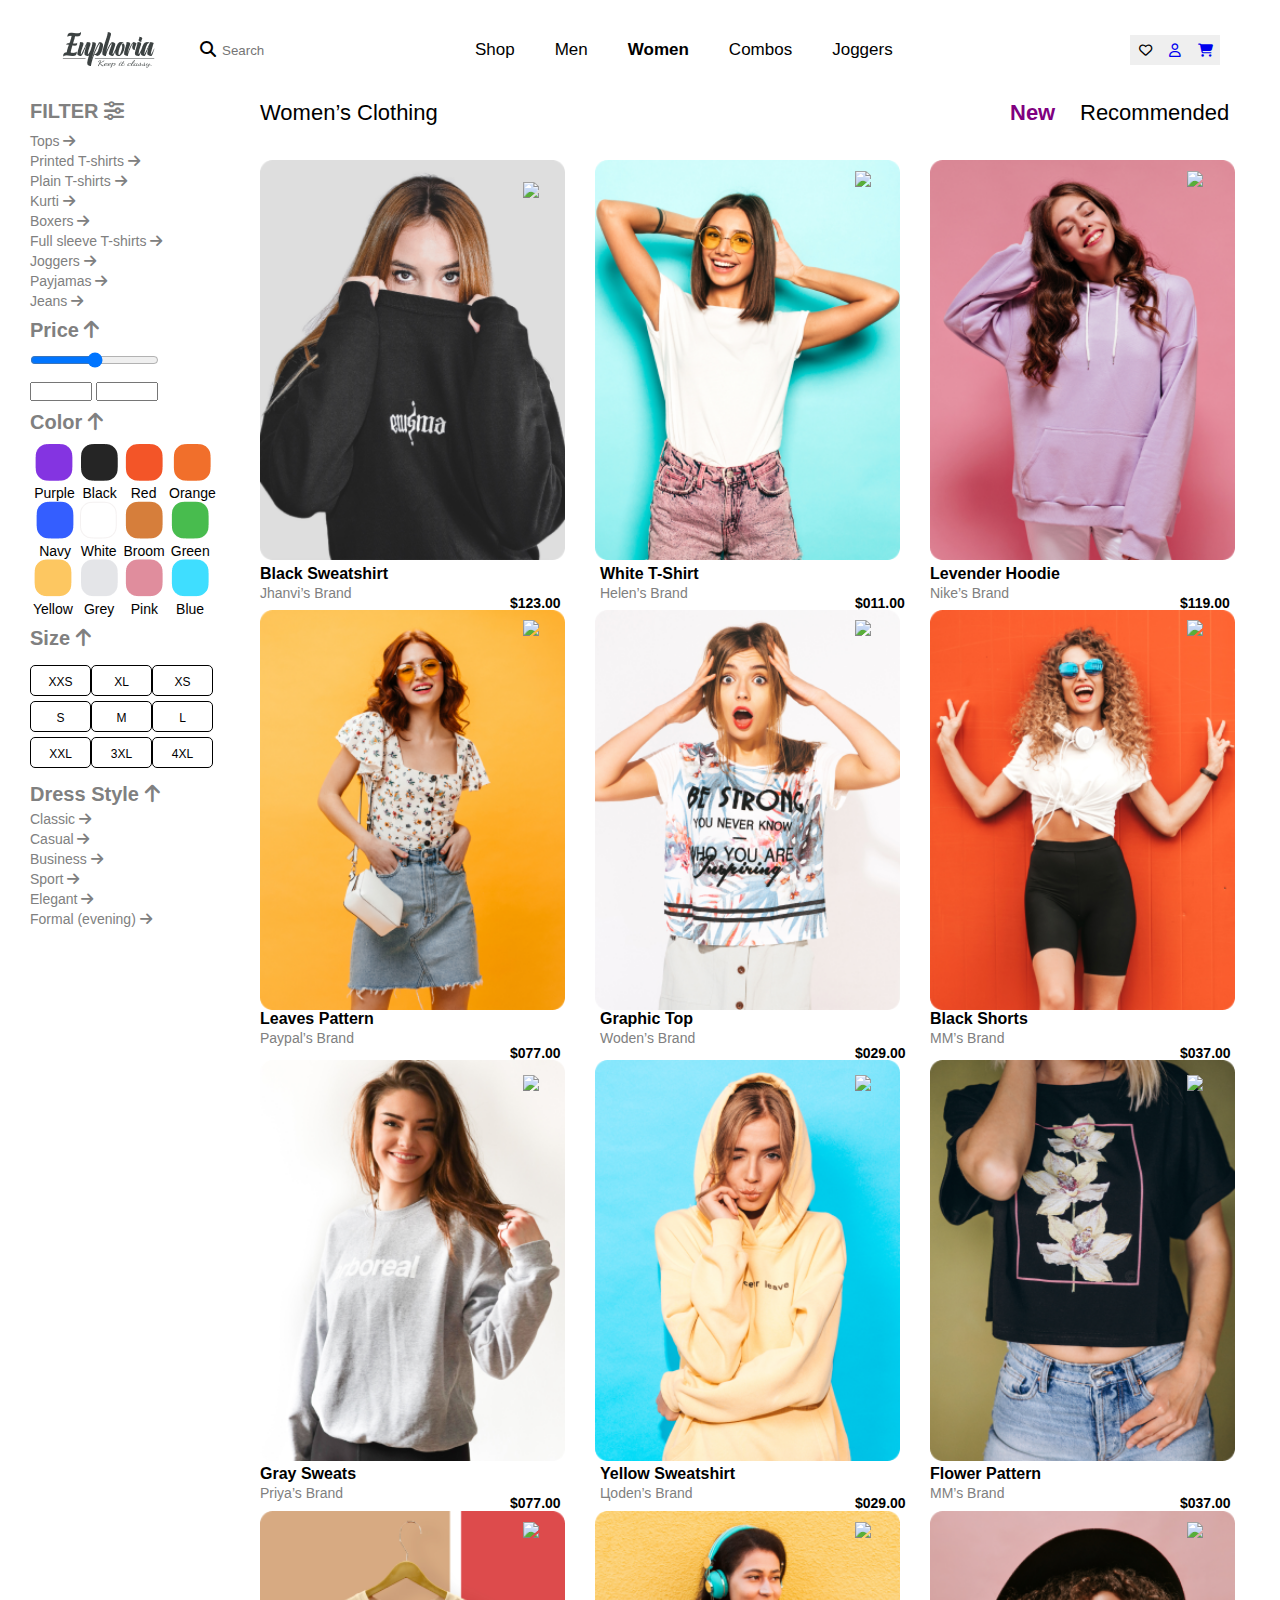
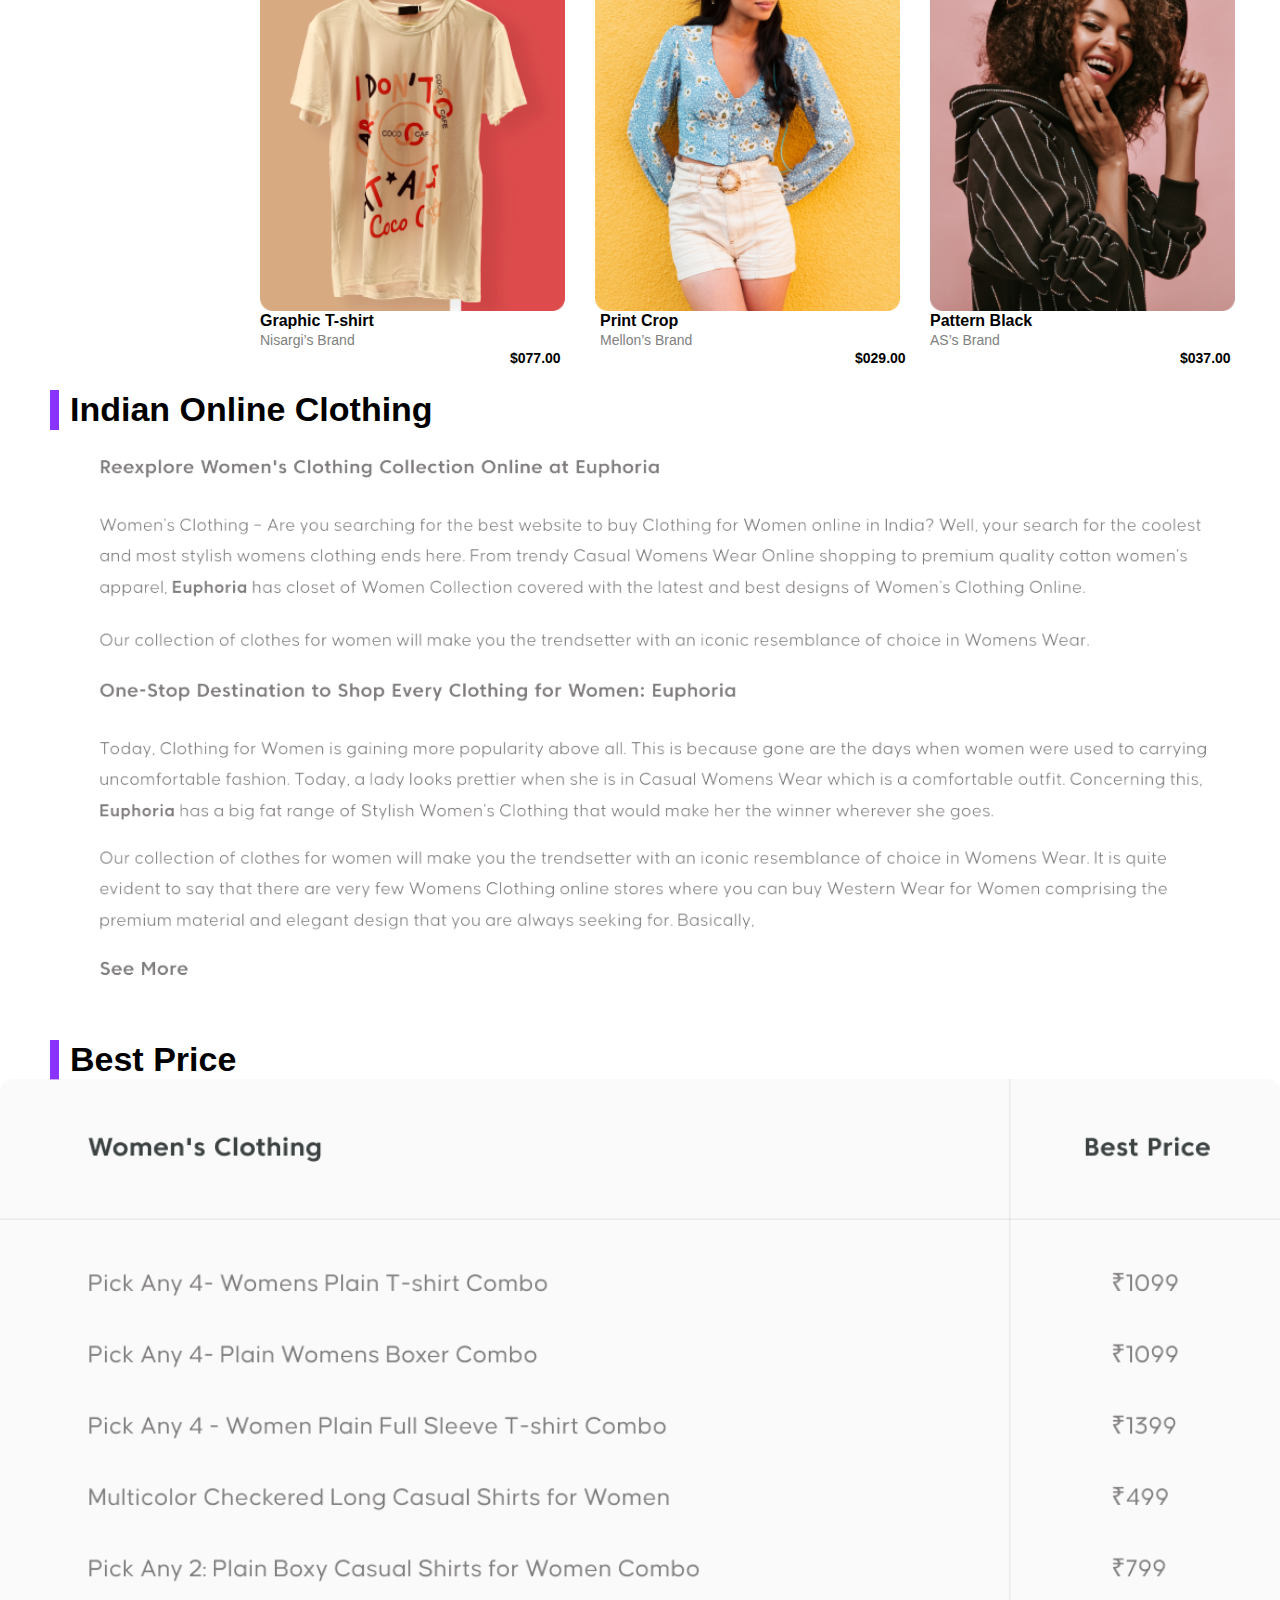
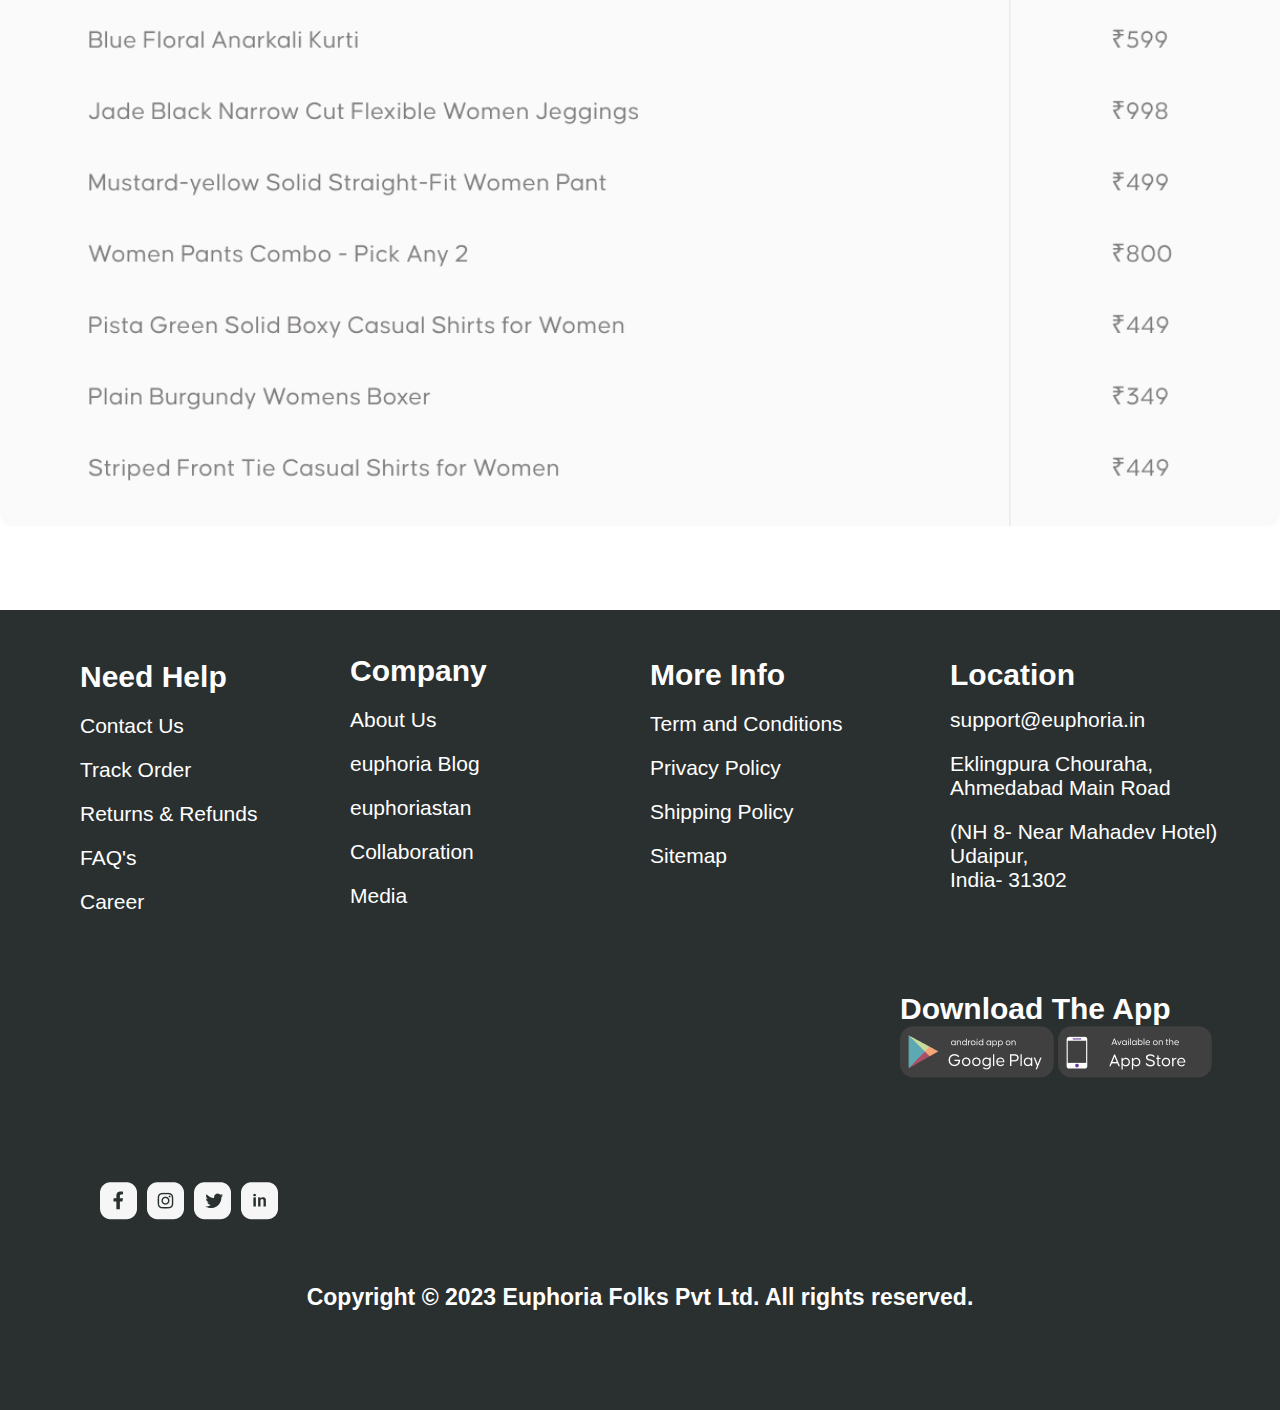
==== women_page.html @ 9a693201 "Add files via upload" ====
<!DOCTYPE html>
<head>
    <meta charset="UTF-8">
    <meta name="viewport" content="width=device-width, initial-scale=1.0">
    <title>Sukhoverkhov MobileFirst</title>
    <link rel="stylesheet" href="https://cdnjs.cloudflare.com/ajax/libs/font-awesome/6.4.2/css/all.min.css">
    <link rel="stylesheet" type="text/css" href="mobilefirst_3.css">
</head>
<body>
    <header class="header">
        <div class="content-wrap">
            <nav class="header-menu">
                <div class="logo">
                    <img src="images/taskbar.png" class="eup">
                </div>

                <div class="search-container">
                    <i class="fa-solid fa-magnifying-glass"></i>
                    <input type="text" placeholder="Search">
                </div>

                <div class="button-container">
                    <button class="favorite-button"><i class="fa-regular fa-heart"></i></button>
                    <button class="profile-button"><a href="log-in_page.html"><i class="fa-regular fa-user"></i></a></button>
                    <button class="cart-button"><a href="cart_page.html"><i class="fa-solid fa-cart-shopping"></i></a></button>
                </div>

                <div class="main-menu">
                    <div id='menuIcons' class="main-menu_icons">
                        <i id='iconOpen' class="fa-solid fa-bars"></i>
                        <i id='iconClose' class="fa-solid fa-xmark hide"></i>
                    </div>
                    <ul id='mainMenu' class="menu-list hide">
                        <li>Shop</li>
                        <li>Men</li>
                        <li>Women</li>
                        <li>Combos</li>
                        <li>Joggers</li>
                    </ul>
                </div>
            </nav>
        </div>
    </header>
	
	<div class="filter-container">
		<div class = "filter-text"> FILTER <i class="fa-solid fa-sliders"></i> </div>
		<div class = "container-categories">
			<div class = "category1-text"> Tops <i class="fa-solid fa-arrow-right"></i> </div>
			<div class = "category2-text"> Printed T-shirts <i class="fa-solid fa-arrow-right"></i> </div>
			<div class = "category3-text"> Plain T-shirts <i class="fa-solid fa-arrow-right"></i> </div>
			<div class = "category4-text"> Kurti <i class="fa-solid fa-arrow-right"></i> </div>
			<div class = "category5-text"> Boxers <i class="fa-solid fa-arrow-right"></i> </div>
			<div class = "category6-text"> Full sleeve T-shirts <i class="fa-solid fa-arrow-right"></i> </div>
			<div class = "category7-text"> Joggers <i class="fa-solid fa-arrow-right"></i> </div>
			<div class = "category8-text"> Payjamas <i class="fa-solid fa-arrow-right"></i> </div>
			<div class = "category9-text"> Jeans <i class="fa-solid fa-arrow-right"></i> </div>
		</div>
		<div class = "slider-text"> Price <i class="fa-solid fa-arrow-up"></i> </div>
		<div class="slider-container">
		  <input type="range" id="price-range" min="0" max="1000" step="10" value="500">
		</div>
		<div class = "cost-input">
			<input type="text" class="min-cost-input">
			<input type="text" class="max-cost-input">
		</div>
		
		<div class = "color-block">
			<div class = "color-text"> Color <i class="fa-solid fa-arrow-up"></i> </div>
			
			<div class="color-block1">
			  <div class="color-item">
				<img src="images/purple.png" class="purple">
				<div class="purple-text">Purple</div>
			  </div>
			  
			  <div class="color-item">
				<img src="images/black.png" class="black">
				<div class="black-text">Black</div>
			  </div>
			  
			  <div class="color-item">
				<img src="images/red.png" class="red">
				<div class="red-text">Red</div>
			  </div>
			  
			  <div class="color-item">
				<img src="images/orange.png" class="orange">
				<div class="orange-text">Orange</div>
			  </div>
			</div>
	
			<div class = "color-block2">
			  <div class="color-item">
				<img src="images/navy.png" class="navy">
				<div class="navy-text"> Navy </div>
			  </div>
			  
			  <div class="color-item">
				<img src="images/white.png" class="white">
				<div class="white-text">White</div>
			  </div>
			  
			  <div class="color-item">
				<img src="images/broom.png" class="broom">
				<div class="broom-text">Broom</div>
			  </div>
			  
			  <div class="color-item">
				<img src="images/green.png" class="green">
				<div class="green-text">Green</div>
			  </div>
			</div>
			
			<div class = "color-block3">
			  <div class="color-item">
				<img src="images/yellow.png" class="yellow">
				<div class="yellow-text"> Yellow </div>
			  </div>
			  
			  <div class="color-item">
				<img src="images/grey.png" class="grey">
				<div class="grey-text">Grey</div>
			  </div>
			  
			  <div class="color-item">
				<img src="images/pink.png" class="pink">
				<div class="pink-text">Pink</div>
			  </div>
			  
			  <div class="color-item">
				<img src="images/blue.png" class="blue">
				<div class="blue-text">Blue</div>
			  </div>
			</div>
		</div>
			
		<div class = "size-block">
			<div class = "size-text"> Size <i class="fa-solid fa-arrow-up"></i> </div>
			
			<div class = "size-button-block1">
				<div class="size-1"> <a href="#" class="size-button-1">XXS</a> </div>
				<div class="size-2"> <a href="#" class="size-button-2">XL</a> </div>
				<div class="size-3"> <a href="#" class="size-button-3">XS</a> </div>
			</div>
			
			<div class = "size-button-block2">
				<div class="size-4"> <a href="#" class="size-button-4">S</a> </div>
				<div class="size-5"> <a href="#" class="size-button-5">M</a> </div>
				<div class="size-6"> <a href="#" class="size-button-6">L</a> </div>
			</div>
			
			<div class = "size-button-block3">
				<div class="size-7"> <a href="#" class="size-button-7">XXL</a> </div>
				<div class="size-8"> <a href="#" class="size-button-8">3XL</a> </div>
				<div class="size-9"> <a href="#" class="size-button-9">4XL</a> </div>
			</div>
		</div>
		
		<div class = "dress-style-block">
			<div class = "dress-style-text"> Dress Style <i class="fa-solid fa-arrow-up"></i> </div>
			
			<div class = "container-dress-style">
				<div class = "dress-style1-text"> Classic <i class="fa-solid fa-arrow-right"></i> </div>
				<div class = "dress-style2-text"> Casual <i class="fa-solid fa-arrow-right"></i> </div>
				<div class = "dress-style3-text"> Business <i class="fa-solid fa-arrow-right"></i> </div>
				<div class = "dress-style4-text"> Sport <i class="fa-solid fa-arrow-right"></i> </div>
				<div class = "dress-style5-text"> Elegant <i class="fa-solid fa-arrow-right"></i> </div>
				<div class = "dress-style6-text"> Formal (evening) <i class="fa-solid fa-arrow-right"></i> </div>
			</div>
		</div>
	</div>

	<div class="clothing-container">
		<div class="top-clothing-container">
			<div class = "women’s-clothing-text"> Women’s Clothing </div>
			<div class = "new-text"> New </div>
			<div class = "recommended-text"> Recommended </div>
		</div>
		
		<div class = "clothing-photo">
			<div class = "clothing-photo-block1">
				<img src="images/women_clothing_1.png" class="clothing-img1">
				<img src="images/heart.png" class="clothing-heart1">
				<div class = "clothing1-text1"> Black Sweatshirt </div>
				<div class = "clothing1-text2"> Jhanvi’s  Brand </div>
				<div class = "clothing1-text3"> $123.00 </div>
				<img src="images/heart.png" class="clothing-heart2">
				<img src="images/women_clothing_2.png" class="clothing-img2">
				<div class = "clothing2-text1"> White T-Shirt </div>
				<div class = "clothing2-text2"> Helen’s  Brand </div>
				<div class = "clothing2-text3"> $011.00 </div>
				<img src="images/heart.png" class="clothing-heart3">
				<img src="images/women_clothing_3.png" class="clothing-img3">			
				<div class = "clothing3-text1"> Levender Hoodie </div>
				<div class = "clothing3-text2"> Nike’s  Brand </div>
				<div class = "clothing3-text3"> $119.00 </div>
			</div>
			<div class = "clothing-photo-block2">
				<img src="images/heart.png" class="clothing-heart4">
				<img src="images/women_clothing_4.png" class="clothing-img4">
				<div class = "clothing4-text1"> Leaves Pattern </div>
				<div class = "clothing4-text2"> Paypal’s  Brand </div>
				<div class = "clothing4-text3"> $077.00 </div>
				<img src="images/heart.png" class="clothing-heart5">
				<img src="images/women_clothing_5.png" class="clothing-img5">
				<div class = "clothing5-text1"> Graphic Top </div>
				<div class = "clothing5-text2"> Woden’s  Brand </div>
				<div class = "clothing5-text3"> $029.00 </div>
				<img src="images/heart.png" class="clothing-heart6">
				<img src="images/women_clothing_6.png" class="clothing-img6">
				<div class = "clothing6-text1"> Black Shorts </div>
				<div class = "clothing6-text2"> MM’s  Brand </div>
				<div class = "clothing6-text3"> $037.00 </div>
			</div>
			<div class = "clothing-photo-block3">
				<img src="images/heart.png" class="clothing-heart7">
				<img src="images/women_clothing_7.png" class="clothing-img7">
				<div class = "clothing7-text1"> Gray Sweats </div>
				<div class = "clothing7-text2"> Priya’s  Brand </div>
				<div class = "clothing7-text3"> $077.00 </div>
				<img src="images/heart.png" class="clothing-heart8">
				<img src="images/women_clothing_8.png" class="clothing-img8">
				<div class = "clothing8-text1"> Yellow Sweatshirt </div>
				<div class = "clothing8-text2"> Цoden’s  Brand </div>
				<div class = "clothing8-text3"> $029.00 </div>
				<img src="images/heart.png" class="clothing-heart9">
				<img src="images/women_clothing_9.png" class="clothing-img9">
				<div class = "clothing9-text1"> Flower Pattern </div>
				<div class = "clothing9-text2"> MM’s  Brand </div>
				<div class = "clothing9-text3"> $037.00 </div>
			</div>
			<div class = "clothing-photo-block4">
				<img src="images/heart.png" class="clothing-heart10">
				<img src="images/women_clothing_10.png" class="clothing-img10">
				<div class = "clothing10-text1"> Graphic T-shirt </div>
				<div class = "clothing10-text2"> Nisargi’s  Brand </div>
				<div class = "clothing10-text3"> $077.00 </div>
				<img src="images/heart.png" class="clothing-heart11">
				<img src="images/women_clothing_11.png" class="clothing-img11">
				<div class = "clothing11-text1"> Print Crop </div>
				<div class = "clothing11-text2"> Mellon’s  Brand </div>
				<div class = "clothing11-text3"> $029.00 </div>
				<img src="images/heart.png" class="clothing-heart12">
				<img src="images/women_clothing_12.png" class="clothing-img12">
				<div class = "clothing12-text1"> Pattern Black </div>
				<div class = "clothing12-text2"> AS’s  Brand </div>
				<div class = "clothing12-text3"> $037.00 </div>
			</div>
		</div>
	</div>
	
	<div class="india-rectangle"></div>    
	<div class="india-rectangle-text">Indian Online Clothing</div>
	<div class = "text-blocks-1"> 
		<img src="images/text_block_1.png" class="text-block-img1">
	</div>
	
	<div class="women-rectangle"></div>    
	<div class="women-rectangle-text">Best Price </div>
	<div class = "text-blocks-2"> 
		<img src="images/text_block_2.png" class="text-block-img2">
	</div>
		
	<div class="grey-end"> 
		<div class = "grey-main">
			<div class="grey-end-text"> 
				<div class = "need-help">
					<div class = "grey-text-1"> Need Help </div>
					<div class = "grey-text-2"> Contact Us </div>
					<div class = "grey-text-3"> Track Order </div>
					<div class = "grey-text-4"> Returns & Refunds </div>
					<div class = "grey-text-5"> FAQ's </div>
					<div class = "grey-text-6"> Career </div>
				</div>
				<div class = "company">
					<div class = "grey-text-7"> Company </div>
					<div class = "grey-text-8"> About Us </div>
					<div class = "grey-text-9"> euphoria Blog </div>
					<div class = "grey-text-10"> euphoriastan </div>
					<div class = "grey-text-11"> Collaboration </div>
					<div class = "grey-text-12"> Media </div>
				</div>
				<div class = "more-info">
					<div class = "grey-text-13"> More Info </div>
					<div class = "grey-text-14"> Term and Conditions </div>
					<div class = "grey-text-15"> Privacy Policy </div>
					<div class = "grey-text-16"> Shipping Policy </div>
					<div class = "grey-text-17"> Sitemap </div>
				</div>
				<div class = "location">
					<div class = "grey-text-18"> Location </div>
					<div class = "grey-text-19"> support@euphoria.in </div>
					<div class = "grey-text-20"> Eklingpura Chouraha, <br>Ahmedabad Main Road </div>
					<div class = "grey-text-21"> (NH 8- Near Mahadev Hotel) Udaipur, <br>India- 31302 </div>
				</div>
			</div>
		<div class = "app">
			<div class = "grey-text-22"> Download The App </div>
			<img src="images/google.png" class="grey-picture-1">
			<img src="images/iphone.png" class="grey-picture-2">
		</div>
			<img src="images/soc-media.png" class="grey-picture-3"> 
			<div class = "grey-text-23"> Copyright © 2023 Euphoria Folks Pvt Ltd. All rights reserved.  </div>
		</div>
	</div>
	
	<script src='scripts/swiper_up_sukhoverkhov.js'></script>
	<script src='scripts/script_sukhoverkhov.js'></script>
</body>
</html>
---- mobilefirst_3.css ----
*,body{margin:0}.main-menu i,.swiper-button{cursor:pointer}.filter-container,.main-menu{font-family:Causten,sans-serif}.color-item,.grey-text-23{text-align:center}*{padding:0;-webkit-box-sizing:border-box;box-sizing:border-box}.swiper-button{position:fixed;bottom:20px;right:20px;width:40px;height:40px;background-color:#fff;border:2px solid #000;border-radius:50%;display:none;-webkit-box-align:center;-ms-flex-align:center;align-items:center;-webkit-box-pack:center;-ms-flex-pack:center;justify-content:center;-webkit-transition:background-color .3s,border-color .3s;-o-transition:background-color .3s,border-color .3s;transition:background-color .3s,border-color .3s}.clothing-heart1,.clothing-heart10,.clothing-heart11,.clothing-heart12,.clothing-heart2,.clothing-heart3,.clothing-heart4,.clothing-heart5,.clothing-heart6,.clothing-heart7,.clothing-heart8,.clothing-heart9,.clothing-photo,.filter-container,.india-rectangle,.menu-list,.search-container{position:absolute}.content-wrap{max-width:100%;margin:0 auto;padding:0 1px}.header-menu{display:-webkit-box;display:-ms-flexbox;display:flex;-webkit-box-pack:justify;-ms-flex-pack:justify;justify-content:space-between;height:100px;-webkit-box-align:center;-ms-flex-align:center;align-items:center}.logo{margin:50px}.search-container input[type=text]{border:none;margin:2px;outline:0}.search-container{margin-left:200px}.button-container{display:-webkit-box;display:-ms-flexbox;display:flex;margin:60px}.button-container button{border:none;padding:0;width:30px;height:30px}.button-container button i{border:none}.main-menu{margin-right:500px}.menu-list{list-style:none;background:#fff;width:100px;margin-left:-80px}.hide{display:none}.filter-container{top:70px;margin:40px}.color-block1,.color-block2,.color-block3{display:-webkit-box;display:-ms-flexbox;margin-left:3px}.filter-container>*{margin-bottom:10px}.color-text,.dress-style-text,.filter-text,.size-text,.slider-text{font-size:22px;color:grey;font-weight:700}.container-categories>*,.container-dress-style>*{margin-bottom:4px}.category1-text,.category2-text,.category3-text,.category4-text,.category5-text,.category6-text,.category7-text,.category8-text,.category9-text,.dress-style1-text,.dress-style2-text,.dress-style3-text,.dress-style4-text,.dress-style5-text,.dress-style6-text{font-size:16px;color:grey}.max-cost-input,.min-cost-input{width:62px}.color-block1{display:flex;-ms-flex-pack:distribute;justify-content:space-around;-webkit-box-align:center;-ms-flex-align:center;align-items:center;margin-top:10px}.color-block2,.color-block3{display:flex;-ms-flex-pack:distribute;justify-content:space-around;-webkit-box-align:center;-ms-flex-align:center;align-items:center}.black-text,.blue-text,.broom-text,.green-text,.grey-text,.navy-text,.orange-text,.pink-text,.purple-text,.red-text,.white-text,.yellow-text{font-size:12px}.size-button-block1,.size-button-block2,.size-button-block3{display:-webkit-box;display:-ms-flexbox;display:flex;-webkit-box-pack:justify;-ms-flex-pack:justify;justify-content:space-between}.size-button-block1{margin-top:15px}.size-button-1,.size-button-2,.size-button-3,.size-button-4,.size-button-5,.size-button-6,.size-button-7,.size-button-8,.size-button-9{display:inline-block;width:48px;height:31px;text-align:center;line-height:32px;border-radius:5px;font-family:Causten,sans-serif;font-size:12px;text-decoration:none;color:#000;border:1px solid #000;margin-bottom:5px}.india-rectangle,.women-rectangle{height:40px;background-color:#8a33fd}.new-text,.recommended-text,.women’s-clothing-text{font-size:15px;font-family:Causten,sans-serif}.container-dress-style{margin-top:5px}.top-clothing-container{display:-webkit-box;display:-ms-flexbox;display:flex;margin-left:210px}.women’s-clothing-text{margin-right:100px}.new-text{font-weight:700;color:purple}.recommended-text{margin-left:20px}.clothing-photo{margin:320px;top:-170px}.clothing-img1,.clothing-img10,.clothing-img11,.clothing-img12,.clothing-img2,.clothing-img3,.clothing-img4,.clothing-img5,.clothing-img6,.clothing-img7,.clothing-img8,.clothing-img9{width:200px}.clothing-heart10,.clothing-heart11,.clothing-heart12,.clothing-heart2,.clothing-heart3,.clothing-heart4,.clothing-heart5,.clothing-heart6,.clothing-heart7,.clothing-heart8,.clothing-heart9{margin-left:160px}.clothing-heart1{margin-left:-40px;margin-top:12px}.clothing-heart2{top:322px}.clothing-heart3{top:635px}.clothing-heart4{top:945px}.clothing-heart5{top:1256px}.clothing-heart6{top:1565px}.clothing-heart7{top:1880px}.clothing-heart8{top:2185px}.clothing-heart9{top:2495px}.clothing-heart10{top:2805px}.clothing-heart11{top:3115px}.clothing-heart12{top:3425px}.clothing1-text1,.clothing10-text1,.clothing11-text1,.clothing12-text1,.clothing2-text1,.clothing3-text1,.clothing4-text1,.clothing5-text1,.clothing6-text1,.clothing7-text1,.clothing8-text1,.clothing9-text1{font-family:Causten,sans-serif;font-size:14px;font-weight:700}.clothing1-text2,.clothing10-text2,.clothing11-text2,.clothing12-text2,.clothing2-text2,.clothing3-text2,.clothing4-text2,.clothing5-text2,.clothing6-text2,.clothing7-text2,.clothing8-text2,.clothing9-text2{font-family:Causten,sans-serif;font-size:12px;color:grey}.clothing1-text3,.clothing10-text3,.clothing11-text3,.clothing12-text3,.clothing2-text3,.clothing3-text3,.clothing4-text3,.clothing5-text3,.clothing6-text3,.clothing7-text3,.clothing8-text3,.clothing9-text3{font-family:Causten,sans-serif;font-size:12px;margin-left:150px;font-weight:700}.india-rectangle-text,.women-rectangle-text{font-size:34px;font-family:Causten,sans-serif;font-weight:700}.india-rectangle{width:9px;margin:50px;top:3830px}.india-rectangle-text{margin:70px;position:absolute;top:3810px}.text-block-img1{width:670px;margin-left:20px;margin-top:3870px}.women-rectangle{width:9px;margin:50px}.women-rectangle-text{margin:-90px 70px 70px}.text-block-img2{margin-top:-70px;width:700px}.grey-end{margin-top:30px;width:705px;height:570px;background-color:#2a2f2f}.need-help{margin-left:40px;position:relative;top:50px}.grey-text-1,.grey-text-13,.grey-text-18,.grey-text-22{font-family:Causten,sans-serif;font-size:21px;color:#fff;font-weight:700}.grey-text-10,.grey-text-11,.grey-text-12,.grey-text-14,.grey-text-15,.grey-text-16,.grey-text-17,.grey-text-19,.grey-text-2,.grey-text-20,.grey-text-21,.grey-text-3,.grey-text-4,.grey-text-5,.grey-text-6,.grey-text-8,.grey-text-9{font-family:Causten,sans-serif;font-size:13px;color:#fff;margin-top:20px}.company{margin-left:210px}.grey-text-7{font-family:Causten,sans-serif;font-size:21px;color:#fff;font-weight:700;margin-top:-150px}.more-info{margin-left:370px;margin-top:-195px}.location{margin-left:550px;margin-top:-165px}.app{margin-top:90px;margin-left:480px}.grey-text-23{font-family:Causten,sans-serif;font-size:15px;color:#fff;font-weight:700;margin-top:60px}.grey-picture-3{margin-top:-140px;margin-left:100px}@media (min-width:680px){.main-menu i{display:none}.main-menu{margin-left:100px;font-size:17px}.content-wrap{padding:0}.menu-list{position:static;display:-webkit-box;display:-ms-flexbox;display:flex;right:0}.menu-list li{margin:0 20px}.button-container{-webkit-box-ordinal-group:4;-ms-flex-order:3;order:3}.menu-list li:nth-child(3){font-weight:700}.menu-list li:not(:nth-child(3)){font-weight:100}.filter-container{margin:30px}.color-text,.dress-style-text,.filter-text,.size-text,.slider-text{font-size:20px}.black-text,.blue-text,.broom-text,.category1-text,.category2-text,.category3-text,.category4-text,.category5-text,.category6-text,.category7-text,.category8-text,.category9-text,.dress-style1-text,.dress-style2-text,.dress-style3-text,.dress-style4-text,.dress-style5-text,.dress-style6-text,.green-text,.grey-text,.navy-text,.orange-text,.pink-text,.purple-text,.red-text,.white-text,.yellow-text{font-size:14px}.new-text,.recommended-text,.women’s-clothing-text{font-size:22px;position:absolute}.color-block1{margin-right:-6px;margin-left:1px}.color-block2{margin-right:.2px}.color-block3{margin-left:-1px}.size-button-1,.size-button-2,.size-button-3,.size-button-4,.size-button-5,.size-button-6,.size-button-7,.size-button-8,.size-button-9{width:61px}.women’s-clothing-text{left:270px}.new-text{left:800px}.recommended-text{left:850px}.clothing-photo{margin:240px;top:-100px}.clothing-photo-block1,.clothing-photo-block2,.clothing-photo-block3,.clothing-photo-block4{display:-webkit-box;display:-ms-flexbox;display:flex}.clothing-img1,.clothing-img10,.clothing-img11,.clothing-img12,.clothing-img2,.clothing-img3,.clothing-img4,.clothing-img5,.clothing-img6,.clothing-img7,.clothing-img8,.clothing-img9{width:230px;margin-bottom:50px;margin-left:30px}.clothing-heart1{margin-left:213px;top:10px}.clothing-heart2{margin-left:475px;top:11px}.clothing-heart3{margin-left:737px;top:11px}.clothing-heart4{margin-left:213px;top:360px}.clothing-heart5{margin-left:475px;top:360px}.clothing-heart6{margin-left:737px;top:360px}.clothing-heart7{margin-left:213px;top:712px}.clothing-heart8{margin-left:475px;top:712px}.clothing-heart9{margin-left:737px;top:712px}.clothing-heart10{margin-left:213px;top:1062px}.clothing-heart11{margin-left:475px;top:1062px}.clothing-heart12{margin-left:737px;top:1062px}.clothing1-text1,.clothing10-text1,.clothing11-text1,.clothing12-text1,.clothing2-text1,.clothing3-text1,.clothing4-text1,.clothing5-text1,.clothing6-text1,.clothing7-text1,.clothing8-text1,.clothing9-text1{font-size:16px;position:absolute}.clothing1-text1{top:305px;margin-left:30px}.clothing2-text1{top:305px;margin-left:295px}.clothing3-text1{top:305px;margin-left:555px}.clothing4-text1{top:660px;margin-left:30px}.clothing5-text1{top:660px;margin-left:295px}.clothing6-text1{top:660px;margin-left:555px}.clothing7-text1{top:1015px;margin-left:30px}.clothing8-text1{top:1015px;margin-left:295px}.clothing9-text1{top:1015px;margin-left:555px}.clothing10-text1{top:1365px;margin-left:30px}.clothing11-text1{top:1365px;margin-left:295px}.clothing12-text1{top:1365px;margin-left:555px}.clothing1-text2,.clothing1-text3,.clothing10-text2,.clothing10-text3,.clothing11-text2,.clothing11-text3,.clothing12-text2,.clothing12-text3,.clothing2-text2,.clothing2-text3,.clothing3-text2,.clothing3-text3,.clothing4-text2,.clothing4-text3,.clothing5-text2,.clothing5-text3,.clothing6-text2,.clothing6-text3,.clothing7-text2,.clothing7-text3,.clothing8-text2,.clothing8-text3,.clothing9-text2,.clothing9-text3{font-size:14px;position:absolute}.clothing1-text2{top:325px;margin-left:30px}.clothing2-text2{top:325px;margin-left:295px}.clothing3-text2{top:325px;margin-left:555px}.clothing4-text2{top:680px;margin-left:30px}.clothing5-text2{top:680px;margin-left:295px}.clothing6-text2{top:680px;margin-left:555px}.clothing7-text2{top:1033px;margin-left:30px}.clothing8-text2{top:1033px;margin-left:295px}.clothing9-text2{top:1033px;margin-left:555px}.clothing10-text2{top:1383px;margin-left:30px}.clothing11-text2{top:1383px;margin-left:295px}.clothing12-text2{top:1383px;margin-left:555px}.clothing1-text3{top:325px;margin-left:210px}.clothing2-text3{top:325px;margin-left:475px}.clothing3-text3{top:325px;margin-left:735px}.clothing4-text3{top:680px;margin-left:210px}.clothing5-text3{top:680px;margin-left:475px}.clothing6-text3{top:680px;margin-left:735px}.clothing7-text3{top:1035px;margin-left:210px}.clothing8-text3{top:1035px;margin-left:475px}.clothing9-text3{top:1035px;margin-left:735px}.clothing10-text3{top:1385px;margin-left:210px}.clothing11-text3{top:1385px;margin-left:475px}.clothing12-text3{top:1385px;margin-left:735px}.india-rectangle{top:1550px}.india-rectangle-text{top:1530px}.india-text{margin-left:50px;top:1675px}.text-block-img1{width:1200px;margin-top:1570px}.text-block-img2{width:1200px}.grey-end{width:1220px;height:800px}.need-help{margin:80px}.grey-text-1,.grey-text-13,.grey-text-22,.grey-text-7{font-size:30px}.grey-text-10,.grey-text-11,.grey-text-12,.grey-text-14,.grey-text-15,.grey-text-16,.grey-text-17,.grey-text-19,.grey-text-2,.grey-text-20,.grey-text-21,.grey-text-3,.grey-text-4,.grey-text-5,.grey-text-6,.grey-text-8,.grey-text-9{font-size:21px}.company{margin-top:-290px;margin-left:350px}.more-info{margin-top:-250px;margin-left:650px}.location{margin-top:-180px;margin-left:950px}.grey-text-18{font-size:30px;position:absolute;margin-top:-50px}.app,.grey-picture-3{margin-top:100px}.app{margin-left:900px}.grey-text-23{font-size:23px}}@media (min-width:1100px){.women’s-clothing-text{left:295px}.new-text{left:825px}.recommended-text{left:875px}.clothing-photo{margin:260px}}@media (min-width:1150px){.women’s-clothing-text{left:335px}.new-text{left:865px}.recommended-text{left:915px}.clothing-photo{margin:300px;top:-140px}}@media (min-width:1200px){.clothing-photo{margin:350px 350px 350px 230px;top:-190px}.women’s-clothing-text{left:260px}.new-text{left:935px}.recommended-text{left:985px}.clothing-img1,.clothing-img10,.clothing-img11,.clothing-img12,.clothing-img2,.clothing-img3,.clothing-img4,.clothing-img5,.clothing-img6,.clothing-img7,.clothing-img8,.clothing-img9{width:280px}.grey-end,.text-block-img2{width:100%}.clothing-heart1{margin-left:263px;top:10px}.clothing-heart2{margin-left:575px;top:11px}.clothing-heart3{margin-left:887px;top:11px}.clothing-heart4{margin-left:263px;top:430px}.clothing-heart5{margin-left:575px;top:430px}.clothing-heart6{margin-left:887px;top:430px}.clothing-heart7{margin-left:263px;top:845px}.clothing-heart8{margin-left:575px;top:845px}.clothing-heart9{margin-left:887px;top:845px}.clothing-heart10{margin-left:263px;top:1262px}.clothing-heart11{margin-left:575px;top:1262px}.clothing-heart12{margin-left:887px;top:1262px}.clothing1-text1{top:375px;margin-left:30px}.clothing2-text1{top:375px;margin-left:345px}.clothing3-text1{top:375px;margin-left:655px}.clothing4-text1{top:790px;margin-left:30px}.clothing5-text1{top:790px;margin-left:345px}.clothing6-text1{top:790px;margin-left:655px}.clothing7-text1{top:1205px;margin-left:30px}.clothing8-text1{top:1205px;margin-left:345px}.clothing9-text1{top:1205px;margin-left:655px}.clothing10-text1{top:1625px;margin-left:30px}.clothing11-text1{top:1625px;margin-left:345px}.clothing12-text1{top:1625px;margin-left:655px}.clothing1-text2{top:393px;margin-left:30px}.clothing2-text2{top:393px;margin-left:345px}.clothing3-text2{top:393px;margin-left:655px}.clothing4-text2{top:808px;margin-left:30px}.clothing5-text2{top:808px;margin-left:345px}.clothing6-text2{top:808px;margin-left:655px}.clothing7-text2{top:1223px;margin-left:30px}.clothing8-text2{top:1223px;margin-left:345px}.clothing9-text2{top:1223px;margin-left:655px}.clothing10-text2{top:1641px;margin-left:30px}.clothing11-text2{top:1641px;margin-left:345px}.clothing12-text2{top:1641px;margin-left:655px}.clothing1-text3{top:400px;margin-left:260px}.clothing2-text3{top:400px;margin-left:570px}.clothing3-text3{top:400px;margin-left:875px}.clothing4-text3{top:818px;margin-left:260px}.clothing5-text3{top:818px;margin-left:570px}.clothing6-text3{top:818px;margin-left:875px}.clothing7-text3{top:1237px;margin-left:260px}.clothing8-text3{top:1237px;margin-left:570px}.clothing9-text3{top:1237px;margin-left:875px}.clothing10-text3{top:1656px;margin-left:260px}.clothing11-text3{top:1656px;margin-left:570px}.clothing12-text3{top:1656px;margin-left:875px}.india-rectangle{top:1840px}.india-rectangle-text{top:1820px}.text-block-img1{width:100%;margin-top:1850px;margin-left:80px}.grey-end{height:800px}}@media (min-width:1250px){.clothing-img1,.clothing-img10,.clothing-img11,.clothing-img12,.clothing-img2,.clothing-img3,.clothing-img4,.clothing-img5,.clothing-img6,.clothing-img7,.clothing-img8,.clothing-img9{width:305px}.women’s-clothing-text{left:260px}.new-text{left:1010px}.recommended-text{left:1060px}.clothing-heart1{margin-left:293px;top:10px}.clothing-heart2{margin-left:625px;top:11px}.clothing-heart3{margin-left:957px;top:11px}.clothing-heart4{margin-left:293px;top:460px}.clothing-heart5{margin-left:625px;top:460px}.clothing-heart6{margin-left:957px;top:460px}.clothing-heart7{margin-left:293px;top:915px}.clothing-heart8{margin-left:625px;top:915px}.clothing-heart9{margin-left:957px;top:915px}.clothing-heart10{margin-left:293px;top:1362px}.clothing-heart11{margin-left:625px;top:1362px}.clothing-heart12{margin-left:957px;top:1362px}.clothing1-text1{top:405px;margin-left:30px}.clothing2-text1{top:405px;margin-left:370px}.clothing3-text1{top:405px;margin-left:700px}.clothing4-text1{top:850px;margin-left:30px}.clothing5-text1{top:850px;margin-left:370px}.clothing6-text1{top:850px;margin-left:700px}.clothing7-text1{top:1305px;margin-left:30px}.clothing8-text1{top:1305px;margin-left:370px}.clothing9-text1{top:1305px;margin-left:700px}.clothing10-text1{top:1752px;margin-left:30px}.clothing11-text1{top:1752px;margin-left:370px}.clothing12-text1{top:1752px;margin-left:700px}.clothing1-text2{top:425px;margin-left:30px}.clothing2-text2{top:425px;margin-left:370px}.clothing3-text2{top:425px;margin-left:700px}.clothing4-text2{top:870px;margin-left:30px}.clothing5-text2{top:870px;margin-left:370px}.clothing6-text2{top:870px;margin-left:700px}.clothing7-text2{top:1325px;margin-left:30px}.clothing8-text2{top:1325px;margin-left:370px}.clothing9-text2{top:1325px;margin-left:700px}.clothing10-text2{top:1772px;margin-left:30px}.clothing11-text2{top:1772px;margin-left:370px}.clothing12-text2{top:1772px;margin-left:700px}.clothing1-text3{top:435px;margin-left:280px}.clothing2-text3{top:435px;margin-left:625px}.clothing3-text3{top:435px;margin-left:950px}.clothing4-text3{top:885px;margin-left:280px}.clothing5-text3{top:885px;margin-left:625px}.clothing6-text3{top:885px;margin-left:950px}.clothing7-text3{top:1335px;margin-left:280px}.clothing8-text3{top:1335px;margin-left:625px}.clothing9-text3{top:1335px;margin-left:950px}.clothing10-text3{top:1790px;margin-left:280px}.clothing11-text3{top:1790px;margin-left:625px}.clothing12-text3{top:1790px;margin-left:950px}.india-rectangle{top:1940px}.india-rectangle-text{top:1920px}.text-block-img1{width:1150px;margin-top:1950px}}@media (min-width:1300px){.clothing-img1,.clothing-img10,.clothing-img11,.clothing-img12,.clothing-img2,.clothing-img3,.clothing-img4,.clothing-img5,.clothing-img6,.clothing-img7,.clothing-img8,.clothing-img9{width:320px;margin-bottom:50px;margin-left:30px}.women’s-clothing-text{left:265px}.new-text{left:1050px}.recommended-text{left:1100px}.clothing-heart1{margin-left:305px;top:10px}.clothing-heart2{margin-left:650px;top:11px}.clothing-heart3{margin-left:1005px;top:11px}.clothing-heart4{margin-left:305px;top:480px}.clothing-heart5{margin-left:650px;top:480px}.clothing-heart6{margin-left:1005px;top:480px}.clothing-heart7{margin-left:305px;top:950px}.clothing-heart8{margin-left:650px;top:950px}.clothing-heart9{margin-left:1005px;top:950px}.clothing-heart10{margin-left:305px;top:1420px}.clothing-heart11{margin-left:650px;top:1420px}.clothing-heart12{margin-left:1005px;top:1420px}.clothing1-text1{top:425px;margin-left:30px}.clothing2-text1{top:425px;margin-left:380px}.clothing3-text1{top:425px;margin-left:730px}.clothing4-text1{top:890px;margin-left:30px}.clothing5-text1{top:890px;margin-left:380px}.clothing6-text1{top:890px;margin-left:730px}.clothing7-text1{top:1360px;margin-left:30px}.clothing8-text1{top:1360px;margin-left:380px}.clothing9-text1{top:1360px;margin-left:730px}.clothing10-text1{top:1830px;margin-left:30px}.clothing11-text1{top:1830px;margin-left:380px}.clothing12-text1{top:1830px;margin-left:730px}.clothing1-text2{top:445px;margin-left:30px}.clothing2-text2{top:445px;margin-left:380px}.clothing3-text2{top:445px;margin-left:730px}.clothing4-text2{top:910px;margin-left:30px}.clothing5-text2{top:910px;margin-left:380px}.clothing6-text2{top:910px;margin-left:730px}.clothing7-text2{top:1380px;margin-left:30px}.clothing8-text2{top:1380px;margin-left:380px}.clothing9-text2{top:1380px;margin-left:730px}.clothing10-text2{top:1847px;margin-left:30px}.clothing11-text2{top:1847px;margin-left:380px}.clothing12-text2{top:1847px;margin-left:730px}.clothing1-text3{top:445px;margin-left:285px}.clothing2-text3{top:445px;margin-left:640px}.clothing3-text3{top:445px;margin-left:995px}.clothing4-text3{top:915px;margin-left:285px}.clothing5-text3{top:915px;margin-left:640px}.clothing6-text3{top:915px;margin-left:995px}.clothing7-text3{top:1385px;margin-left:280px}.clothing8-text3{top:1385px;margin-left:640px}.clothing9-text3{top:1385px;margin-left:995px}.clothing10-text3{top:1855px;margin-left:280px}.clothing11-text3{top:1855px;margin-left:640px}.clothing12-text3{top:1855px;margin-left:995px}.clothing-photo{margin:300px 300px 300px 230px;top:-150px}.india-rectangle{top:2050px}.india-rectangle-text{top:2030px}.text-block-img1{width:1200px;margin-top:2050px}}@media (min-width:1380px){.filter-container{margin:80px;top:40px}.clothing-photo{margin-left:300px}.women’s-clothing-text{left:330px}.new-text{left:1115px}.recommended-text{left:1165px}.text-block-img1{width:1330px;margin-left:50px}.grey-main{margin:60px}}@media (min-width:1500px){.grey-main{margin-left:100px}}@media (min-width:1550px){.filter-container{margin:90px;top:30px}.clothing-photo{margin-left:350px}.women’s-clothing-text{left:385px}.new-text{left:1170px}.recommended-text{left:1230px}.grey-main{margin-left:140px}}@media (min-width:1600px){.filter-container{margin:100px;top:20px}.clothing-img1,.clothing-img10,.clothing-img11,.clothing-img12,.clothing-img2,.clothing-img3,.clothing-img4,.clothing-img5,.clothing-img6,.clothing-img7,.clothing-img8,.clothing-img9{width:350px}.women’s-clothing-text{left:440px}.new-text{left:1310px}.recommended-text{left:1360px}.clothing-heart1{margin-left:330px;top:10px}.clothing-heart2{margin-left:710px;top:11px}.clothing-heart3{margin-left:1090px;top:11px}.clothing-heart4{margin-left:330px;top:520px}.clothing-heart5{margin-left:710px;top:520px}.clothing-heart6{margin-left:1090px;top:520px}.clothing-heart7{margin-left:330px;top:1030px}.clothing-heart8{margin-left:710px;top:1030px}.clothing-heart9{margin-left:1090px;top:1030px}.clothing-heart10{margin-left:330px;top:1540px}.clothing-heart11{margin-left:710px;top:1540px}.clothing-heart12{margin-left:1090px;top:1540px}.clothing1-text1{top:463px;margin-left:30px}.clothing2-text1{top:463px;margin-left:410px}.clothing3-text1{top:463px;margin-left:790px}.clothing4-text1{top:970px;margin-left:30px}.clothing5-text1{top:970px;margin-left:410px}.clothing6-text1{top:970px;margin-left:790px}.clothing7-text1{top:1480px;margin-left:30px}.clothing8-text1{top:1480px;margin-left:410px}.clothing9-text1{top:1480px;margin-left:790px}.clothing10-text1{top:1990px;margin-left:30px}.clothing11-text1{top:1990px;margin-left:410px}.clothing12-text1{top:1990px;margin-left:790px}.clothing1-text2{top:483px;margin-left:30px}.clothing2-text2{top:483px;margin-left:410px}.clothing3-text2{top:483px;margin-left:790px}.clothing4-text2{top:990px;margin-left:30px}.clothing5-text2{top:990px;margin-left:410px}.clothing6-text2{top:990px;margin-left:790px}.clothing7-text2{top:1500px;margin-left:30px}.clothing8-text2{top:1500px;margin-left:410px}.clothing9-text2{top:1500px;margin-left:790px}.clothing10-text2{top:2010px;margin-left:30px}.clothing11-text2{top:2010px;margin-left:410px}.clothing12-text2{top:2010px;margin-left:790px}.clothing1-text3{top:483px;margin-left:320px}.clothing2-text3{top:483px;margin-left:705px}.clothing3-text3{top:483px;margin-left:1085px}.clothing4-text3{top:990px;margin-left:320px}.clothing5-text3{top:990px;margin-left:705px}.clothing6-text3{top:990px;margin-left:1085px}.clothing7-text3{top:1500px;margin-left:320px}.clothing8-text3{top:1500px;margin-left:705px}.clothing9-text3{top:1500px;margin-left:1085px}.clothing10-text3{top:2010px;margin-left:320px}.clothing11-text3{top:2010px;margin-left:705px}.clothing12-text3{top:2010px;margin-left:1085px}.clothing-photo{margin-left:400px}.india-rectangle{top:2150px}.india-rectangle-text{top:2130px}.text-block-img1{width:1500px;margin-top:2180px}.grey-main{margin-left:170px}}@media (min-width:1700px){.women’s-clothing-text{left:580px}.new-text{left:1435px}.recommended-text{left:1500px}.clothing-photo{margin-left:540px}.text-block-img1{width:1600px}.grey-main{margin:240px}}@media (min-width:1750px){.grey-main{margin:320px}}
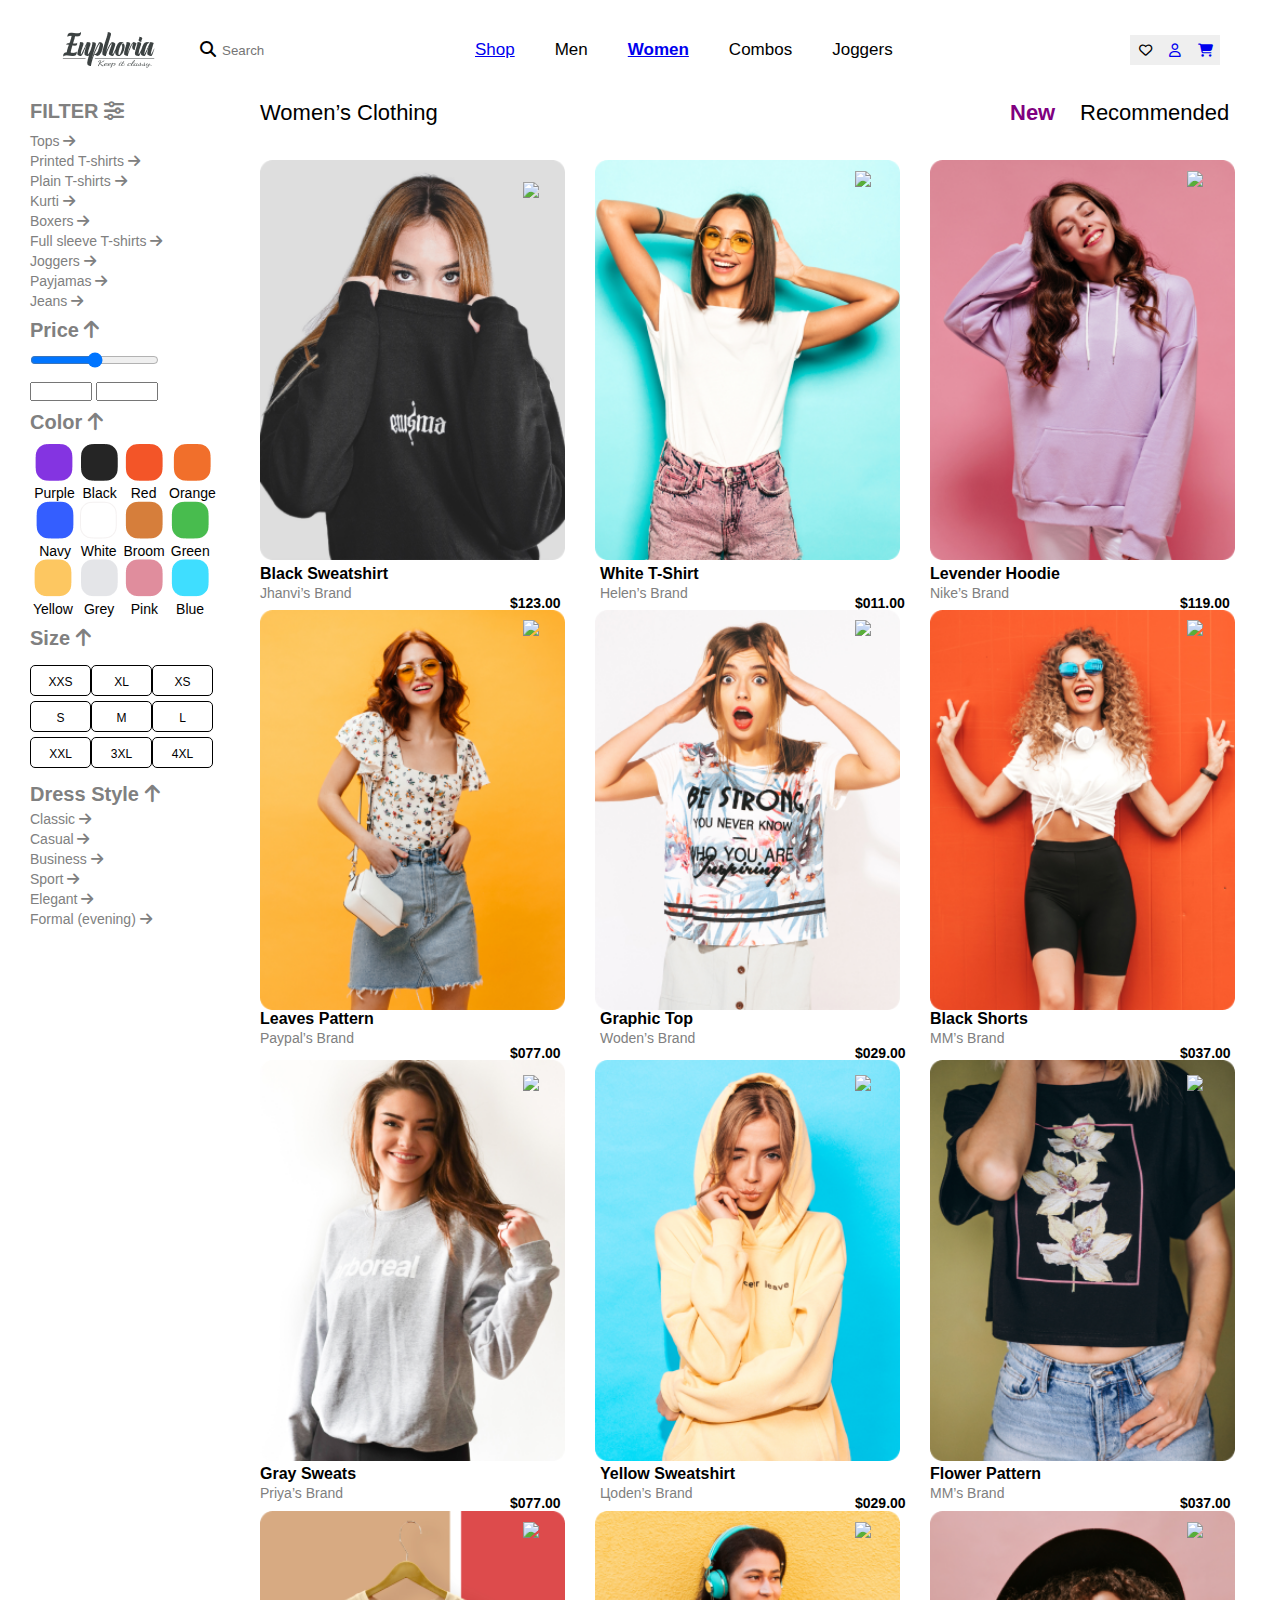
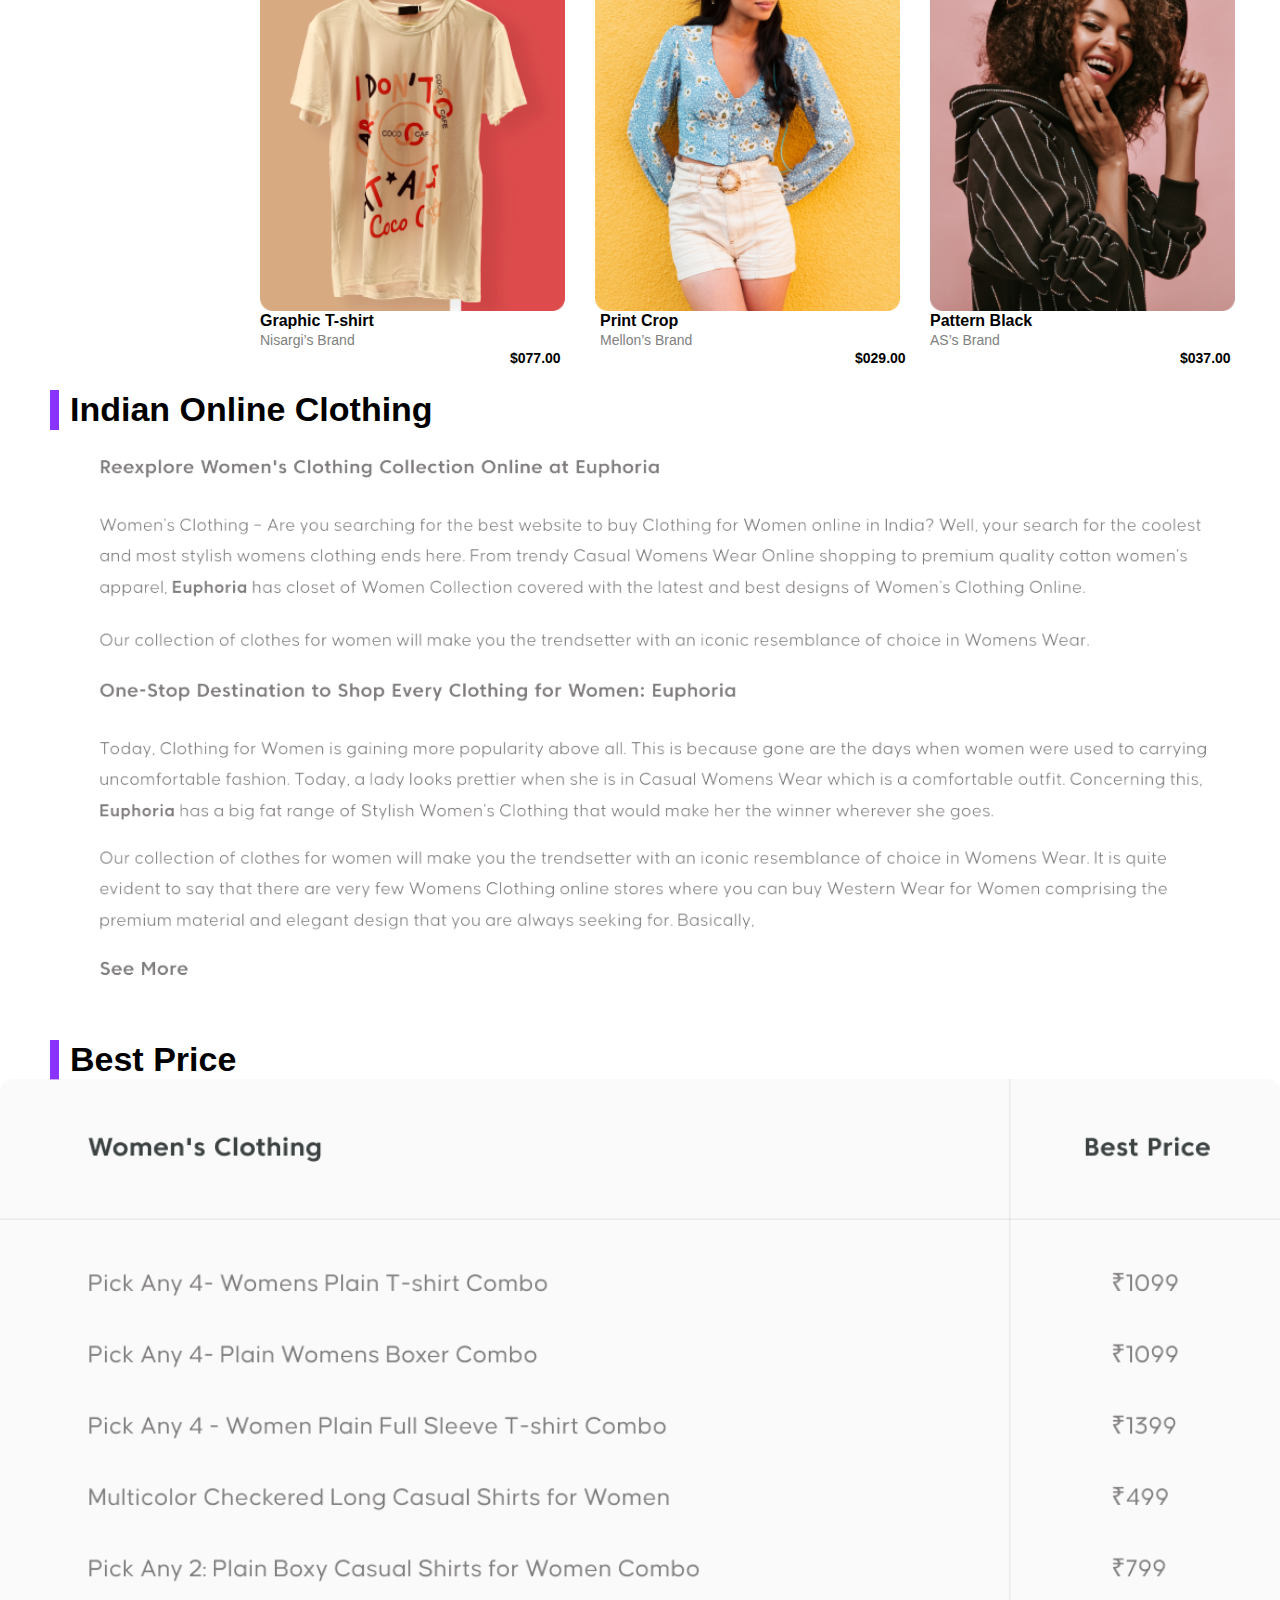
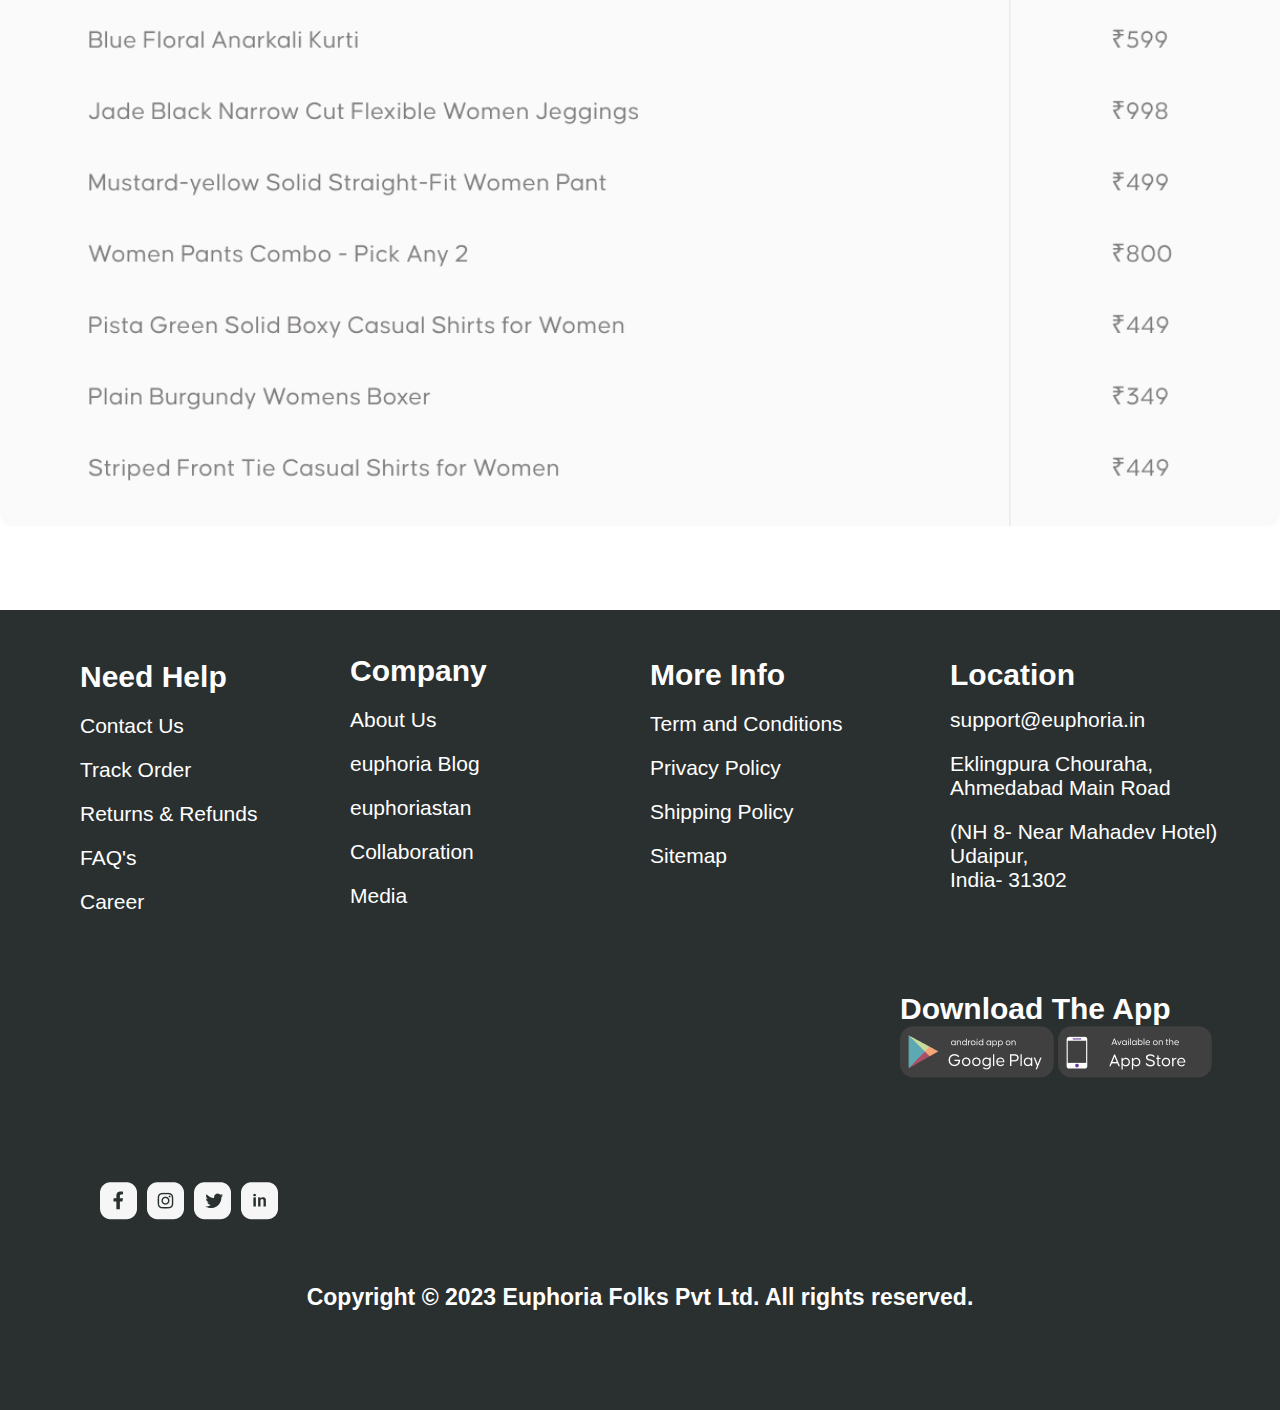
==== commit 73112006: "Add files via upload" ====
--- a/women_page.html
+++ b/women_page.html
@@ -31,9 +31,9 @@
                         <i id='iconClose' class="fa-solid fa-xmark hide"></i>
                     </div>
                     <ul id='mainMenu' class="menu-list hide">
-                        <li>Shop</li>
+                        <li><a href="index.html">Shop</a></li>
                         <li>Men</li>
-                        <li>Women</li>
+                        <li><a href="women_page.html">Women</a></li>
                         <li>Combos</li>
                         <li>Joggers</li>
                     </ul>
